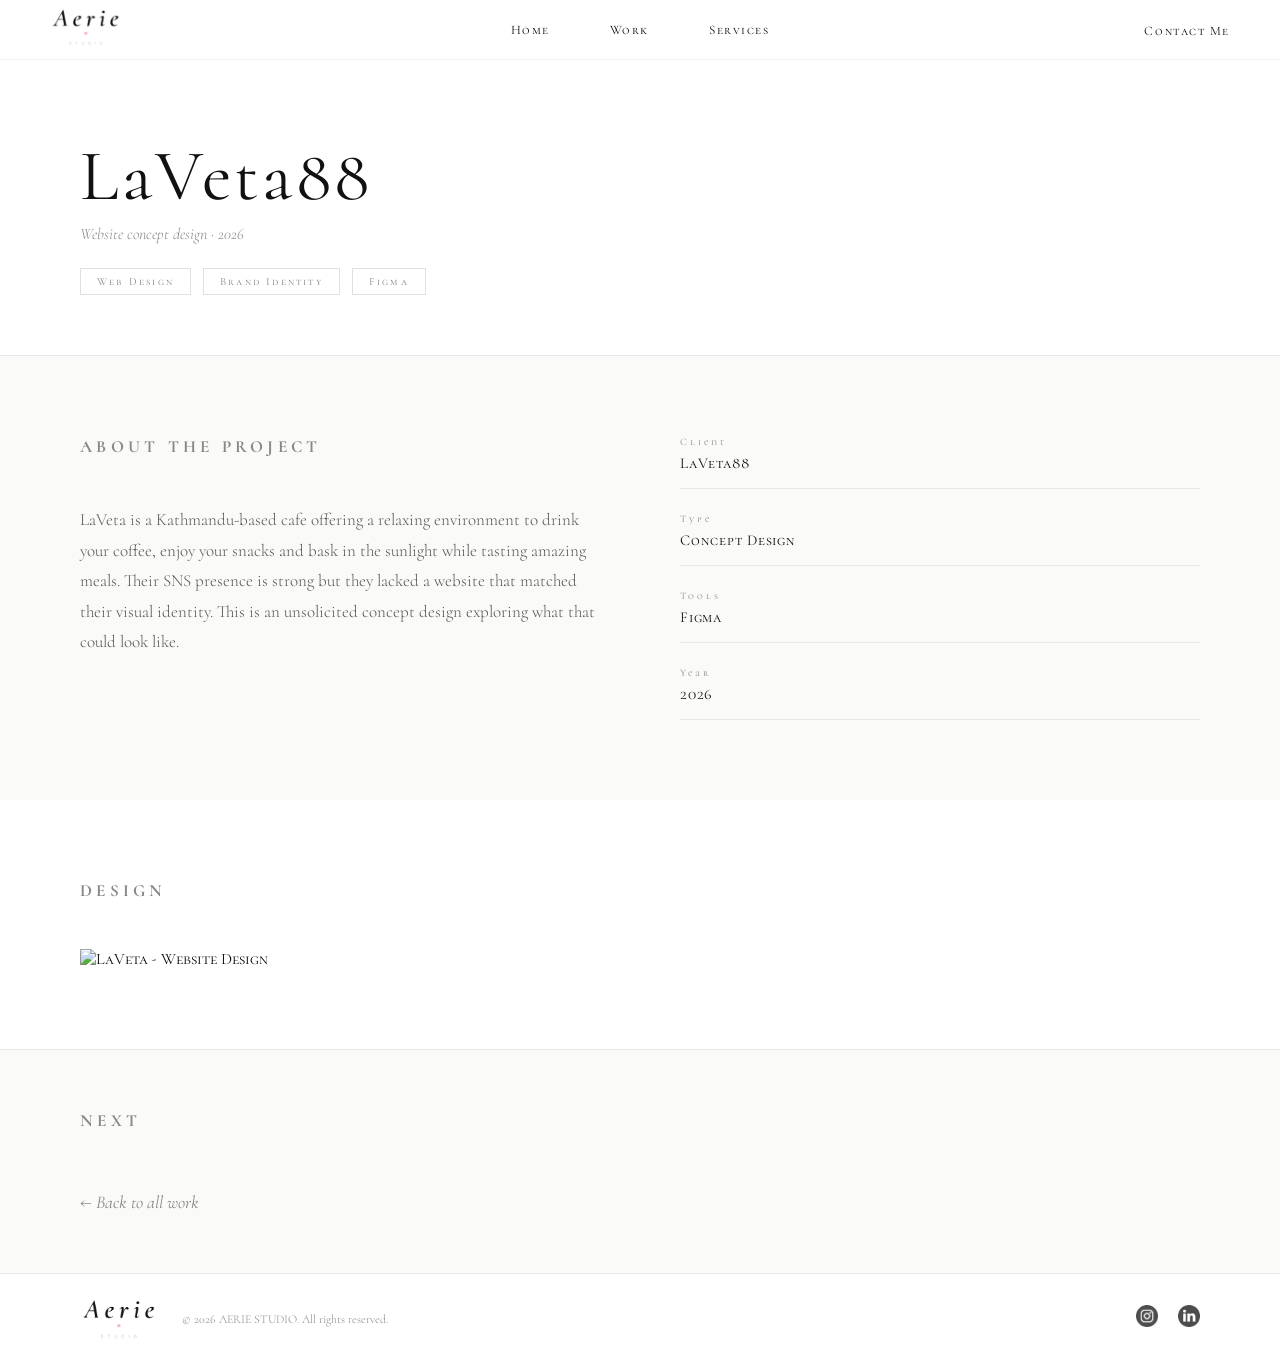
==== Work/laveta.html @ ac813cff "Added LaVeta" ====
<!DOCTYPE html>
<html lang="en">
  <head>
    <title>LaVeta88 - Aerie Studio</title>
    <link rel="icon" href="../pictures/AERIE Favicon 2.png">
    <link rel="stylesheet" href="../style.css">
    <link rel="stylesheet" href="project.css">
    <link rel="preconnect" href="https://fonts.googleapis.com">
    <link rel="preconnect" href="https://fonts.gstatic.com" crossorigin>
    <link href="https://fonts.googleapis.com/css2?family=Cormorant+SC:wght@300;400;500;600;700&family=Cormorant:ital,wght@0,300..700;1,300..700&family=Cormorant+Unicase:wght@300;400;500;600;700&display=swap" rel="stylesheet">
  </head>
  <body>

    <nav class="navbar">
      <div class="nav-left">
        <a href="../index.html">
          <img class="nav-logo" src="../pictures/aerie-navbar-logo-no-bg.png" alt="Aerie Studio">
        </a>
      </div>
      <div class="nav-middle">
        <a href="../index.html#home">Home</a>
        <a href="../index.html#work">Work</a>
        <a href="../index.html#services">Services</a>
      </div>
      <div class="nav-right">
        <a href="../index.html#contact">Contact Me</a>
      </div>
    </nav>

    <section class="project-header fade-in">
      <h1 class="project-title">LaVeta88</h1>
      <p class="project-sub">Website concept design · 2026</p>
      <div class="project-tags">
        <span class="tag">Web Design</span>
        <span class="tag">Brand Identity</span>
        <span class="tag">Figma</span>
      </div>
    </section>

    <section class="project-brief fade-in">
      <div class="brief-left">
        <p class="section-label">about the project</p>
        <p class="brief-text">LaVeta is a Kathmandu-based cafe offering a relaxing environment to drink your coffee, enjoy your snacks and bask in the sunlight while tasting amazing meals. Their SNS presence is strong but they lacked a website that matched their visual identity. This is an unsolicited concept design exploring what that could look like.</p>
      </div>
      <div class="brief-right">
        <div class="brief-detail">
          <span class="detail-label">Client</span>
          <span class="detail-value">LaVeta88</span>
        </div>
        <div class="brief-detail">
          <span class="detail-label">Type</span>
          <span class="detail-value">Concept Design</span>
        </div>
        <div class="brief-detail">
          <span class="detail-label">Tools</span>
          <span class="detail-value">Figma</span>
        </div>
        <div class="brief-detail">
          <span class="detail-label">Year</span>
          <span class="detail-value">2026</span>
        </div>
      </div>
    </section>

    <section class="project-images fade-in">
      <p class="section-label">design</p>
      <div class="images-stack">
        <div class="image-block">
          <img src="../Work/LaVeta Website Design.png" alt="LaVeta - Website Design">
        </div>
      </div>
    </section>

    <section class="next-project fade-in">
      <p class="section-label">next</p>
      <a href="../index.html#work" class="next-link">← Back to all work</a>
    </section>

    <!-- FOOTER -->
    <footer class="footer">
      <div class="footer-left">
        <img class="footer-logo" src="../pictures/AERIE Logo 2.png" alt="Aerie Studio">
        <p class="copyright">&copy; 2026 AERIE STUDIO. All rights reserved.</p>
      </div>
      <div class="footer-right">
        <a href="https://www.instagram.com/aeriestudio_/" target="_blank">
          <img class="social-icon" src="../pictures/icons/ig.png" alt="Instagram">
        </a>
        <a href="https://www.linkedin.com/in/avipsa-parajuli-a31052308/" target="_blank">
          <img class="social-icon" src="../pictures/icons/linkedin.png" alt="LinkedIn">
        </a>
      </div>
    </footer>

    <script src="../script.js"></script>
  </body>
</html>
---- style.css ----
*, *::before, *::after {
  box-sizing: border-box;
  margin: 0;
  padding: 0;
}

:root {
  --pink: #F4B8C8;
  --black: #111111;
  --white: #ffffff;
  --cream: #fafaf8;
  --gray: #888888;
  --font-serif: 'Cormorant', serif;
  --font-sc: 'Cormorant SC', serif;
  --font-unicase: 'Cormorant Unicase', serif;
}

html {
  scroll-behavior: smooth;
}

body {
  font-family: var(--font-sc);
  background-color: var(--white);
  color: var(--black);
  overflow-x: hidden;
}

a {
  text-decoration: none;
  color: inherit;
}

a.work-card {
  display: block;
  color: inherit;
}

.navbar {
  position: fixed;
  top: 0;
  left: 0;
  right: 0;
  z-index: 100;
  display: flex;
  align-items: center;
  justify-content: space-between;
  height: 60px;
  padding: 0 50px;
  background-color: rgba(255, 255, 255, 0.92);
  backdrop-filter: blur(8px);
  border-bottom: 1px solid rgba(0,0,0,0.06);
}

.nav-logo {
  height: 48px;
  width: auto;
}

.nav-middle {
  position: absolute;
  left: 50%;
  transform: translateX(-50%);
  display: flex;
  gap: 60px;
  font-family: var(--font-sc);
  font-size: 13px;
  letter-spacing: 0.12em;
}

.nav-middle a, .nav-right a {
  font-size: 13px;
  letter-spacing: 0.12em;
  transition: color 0.2s;
}

.nav-middle a:hover, .nav-right a:hover {
  color: var(--pink);
}

.hero {
  position: relative;
  width: 100%;
  height: 100vh;
  display: flex;
  align-items: center;
  justify-content: center;
  overflow: hidden;
}

.hero-bg {
  position: absolute;
  inset: 0;
  width: 100%;
  height: 100%;
  object-fit: cover;
  object-position: center top;
}

.hero-overlay {
  position: absolute;
  inset: 0;
  background: rgba(10, 10, 10, 0.62);
  z-index: 1;
}

.hero-content {
  position: relative;
  z-index: 2;
  display: flex;
  flex-direction: column;
  align-items: center;
  text-align: center;
  gap: 16px;
}

.hero-logo-block {
  display: flex;
  flex-direction: column;
  align-items: center;
  line-height: 1;
  gap: 0px;
}

.hero-aerie {
  font-family: var(--font-serif);
  font-style: italic;
  font-weight: 400;
  font-size: 96px;
  color: var(--white);
  letter-spacing: 0.25em;
  animation: fadeUp 1s ease both;
  animation-delay: 0.2s;
}

.hero-dot {
  font-size: 70px;
  color: var(--pink);
  line-height: 0.5;
  animation: fadeUp 1s ease both;
  animation-delay: 0.4s;
}

.hero-studio {
  font-family: var(--font-sc);
  font-weight: 300;
  font-size: 13px;
  letter-spacing: 0.55em;
  color: rgba(255,255,255,0.55);
  animation: fadeUp 1s ease both;
  animation-delay: 0.5s;
  margin-top: 4px;
}

.hero-tagline {
  font-family: var(--font-serif);
  font-style: italic;
  font-weight: 300;
  font-size: 16px;
  color: rgba(255,255,255,0.7);
  letter-spacing: 0.08em;
  margin-top: 8px;
  animation: fadeUp 1s ease both;
  animation-delay: 0.7s;
}

.hero-cta {
  margin-top: 12px;
  padding: 12px 36px;
  border: 1px solid rgba(255,255,255,0.5);
  color: var(--white);
  font-family: var(--font-sc);
  font-size: 15px;
  font-weight: 700;
  letter-spacing: 0.25em;
  transition: background 0.3s, border-color 0.3s;
  animation: fadeUp 1s ease both;
  animation-delay: 0.9s;
}

.hero-cta:hover {
  background-color: var(--pink);
  border-color: var(--pink);
}

.fade-in {
  opacity: 0;
  transform: translateY(30px);
  transition: opacity 0.7s ease, transform 0.7s ease;
}

.fade-in.visible {
  opacity: 1;
  transform: translateY(0);
}

.services,
.work,
.contact {
  padding: 90px 80px;
}

.section-label {
  font-family: var(--font-unicase);
  font-weight: 700;
  font-size: 17px;
  letter-spacing: 0.25em;
  text-transform: uppercase;
  color: var(--gray);
  margin-bottom: 48px;
}

.services {
  background-color: var(--cream);
}

.services-grid {
  display: grid;
  grid-template-columns: repeat(3, 1fr);
  gap: 40px;
}

.service-card {
  border-top: 1px solid #e0e0e0;
  padding-top: 28px;
  transition: border-color 0.3s;
}

.service-card:hover {
  border-color: var(--pink);
}

.service-num {
  font-family: var(--font-serif);
  font-style: italic;
  font-size: 13px;
  color: var(--pink);
  display: block;
  margin-bottom: 12px;
}

.service-title {
  font-family: var(--font-sc);
  font-weight: 500;
  font-size: 18px;
  margin-bottom: 12px;
  letter-spacing: 0.06em;
}

.service-desc {
  font-family: var(--font-serif);
  font-weight: 300;
  font-size: 15px;
  line-height: 1.7;
  color: #666;
}

.work-grid {
  display: grid;
  grid-template-columns: repeat(3, 1fr);
  gap: 32px;
}

.work-card {
  cursor: pointer;
}

.work-img-wrap {
  position: relative;
  overflow: hidden;
}

.work-img {
  width: 100%;
  height: 320px;
  object-fit: cover;
  display: block;
  transition: transform 0.5s ease;
}

.work-card:hover .work-img {
  transform: scale(1.04);
}

.work-hover {
  position: absolute;
  inset: 0;
  background: rgba(244, 184, 200, 0.75);
  display: flex;
  align-items: center;
  justify-content: center;
  opacity: 0;
  transition: opacity 0.3s ease;
  font-family: var(--font-sc);
  font-size: 13px;
  letter-spacing: 0.2em;
  color: var(--white);
}

.work-card:hover .work-hover {
  opacity: 1;
}

.work-title {
  font-family: var(--font-sc);
  font-weight: 400;
  font-size: 15px;
  margin-top: 14px;
  letter-spacing: 0.05em;
}

.work-desc {
  font-family: var(--font-serif);
  font-weight: 300;
  font-style: italic;
  font-size: 13px;
  color: var(--gray);
  margin-top: 4px;
}

.contact {
  background-color: var(--cream);
  display: flex;
  flex-direction: column;
}

.contact-sub {
  font-family: var(--font-serif);
  font-style: italic;
  font-weight: 300;
  font-size: 20px;
  color: var(--gray);
  margin-bottom: 16px;
}

.contact-email {
  font-family: var(--font-sc);
  font-weight: 700;
  font-size: 22px;
  color: var(--pink);
  letter-spacing: 0.05em;
  transition: opacity 0.2s;
}

.contact-email:hover {
  opacity: 0.7;
}

.footer {
  display: flex;
  align-items: center;
  justify-content: space-between;
  padding: 0 80px;
  height: 90px;
  border-top: 1px solid #e8e8e8;
  background-color: var(--white);
}

.footer-left {
  display: flex;
  align-items: center;
  gap: 24px;
}

.footer-logo {
  height: 52px;
  width: auto;
}

.copyright {
  font-family: var(--font-serif);
  font-weight: 300;
  font-size: 12px;
  color: var(--gray);
}

.footer-right {
  display: flex;
  align-items: center;
  gap: 20px;
}

.social-icon {
  height: 22px;
  width: auto;
  opacity: 0.7;
  transition: opacity 0.2s;
}

.social-icon:hover {
  opacity: 1;
}

@keyframes fadeUp {
  from {
    opacity: 0;
    transform: translateY(24px);
  }
  to {
    opacity: 1;
    transform: translateY(0);
  }
}
---- Work/project.css ----
.project-header {
  padding: 140px 80px 60px;
  border-bottom: 1px solid #e8e8e8;
}

.back-link {
  font-family: var(--font-serif);
  font-style: italic;
  font-size: 14px;
  color: var(--gray);
  letter-spacing: 0.05em;
  display: inline-block;
  margin-bottom: 32px;
  transition: color 0.2s;
}

.back-link:hover {
  color: var(--pink);
}

.project-title {
  font-family: var(--font-serif);
  font-weight: 400;
  font-size: 72px;
  letter-spacing: 0.05em;
  line-height: 1;
  margin-bottom: 12px;
}

.project-sub {
  font-family: var(--font-serif);
  font-style: italic;
  font-weight: 300;
  font-size: 16px;
  color: var(--gray);
  margin-bottom: 24px;
}

.project-tags {
  display: flex;
  gap: 12px;
}

.tag {
  font-family: var(--font-sc);
  font-size: 11px;
  letter-spacing: 0.2em;
  padding: 6px 16px;
  border: 1px solid #e0e0e0;
  color: var(--gray);
}

.project-brief {
  display: grid;
  grid-template-columns: 1fr 1fr;
  gap: 80px;
  padding: 80px 80px;
  background-color: var(--cream);
}

.brief-text {
  font-family: var(--font-serif);
  font-weight: 300;
  font-size: 17px;
  line-height: 1.8;
  color: #555;
  margin-top: 16px;
}

.brief-right {
  display: flex;
  flex-direction: column;
  justify-content: center;
  gap: 24px;
}

.brief-detail {
  display: flex;
  flex-direction: column;
  border-bottom: 1px solid #e8e8e8;
  padding-bottom: 16px;
}

.detail-label {
  font-family: var(--font-unicase);
  font-size: 10px;
  letter-spacing: 0.3em;
  color: var(--gray);
  margin-bottom: 6px;
}

.detail-value {
  font-family: var(--font-sc);
  font-size: 15px;
  letter-spacing: 0.05em;
}

.project-images {
  padding: 80px 80px;
}

.images-stack {
  display: flex;
  flex-direction: column;
  gap: 48px;
  margin-top: 16px;
}

.image-block img {
  width: 100%;
  height: auto;
  display: block;
}

.image-caption {
  font-family: var(--font-serif);
  font-style: italic;
  font-weight: 300;
  font-size: 13px;
  color: var(--gray);
  margin-top: 12px;
  letter-spacing: 0.05em;
}

.next-project {
  padding: 60px 80px;
  background-color: var(--cream);
  border-top: 1px solid #e8e8e8;
}

.next-link {
  font-family: var(--font-serif);
  font-style: italic;
  font-size: 18px;
  color: var(--gray);
  transition: color 0.2s;
  display: inline-block;
  margin-top: 12px;
}

.next-link:hover {
  color: var(--pink);
}
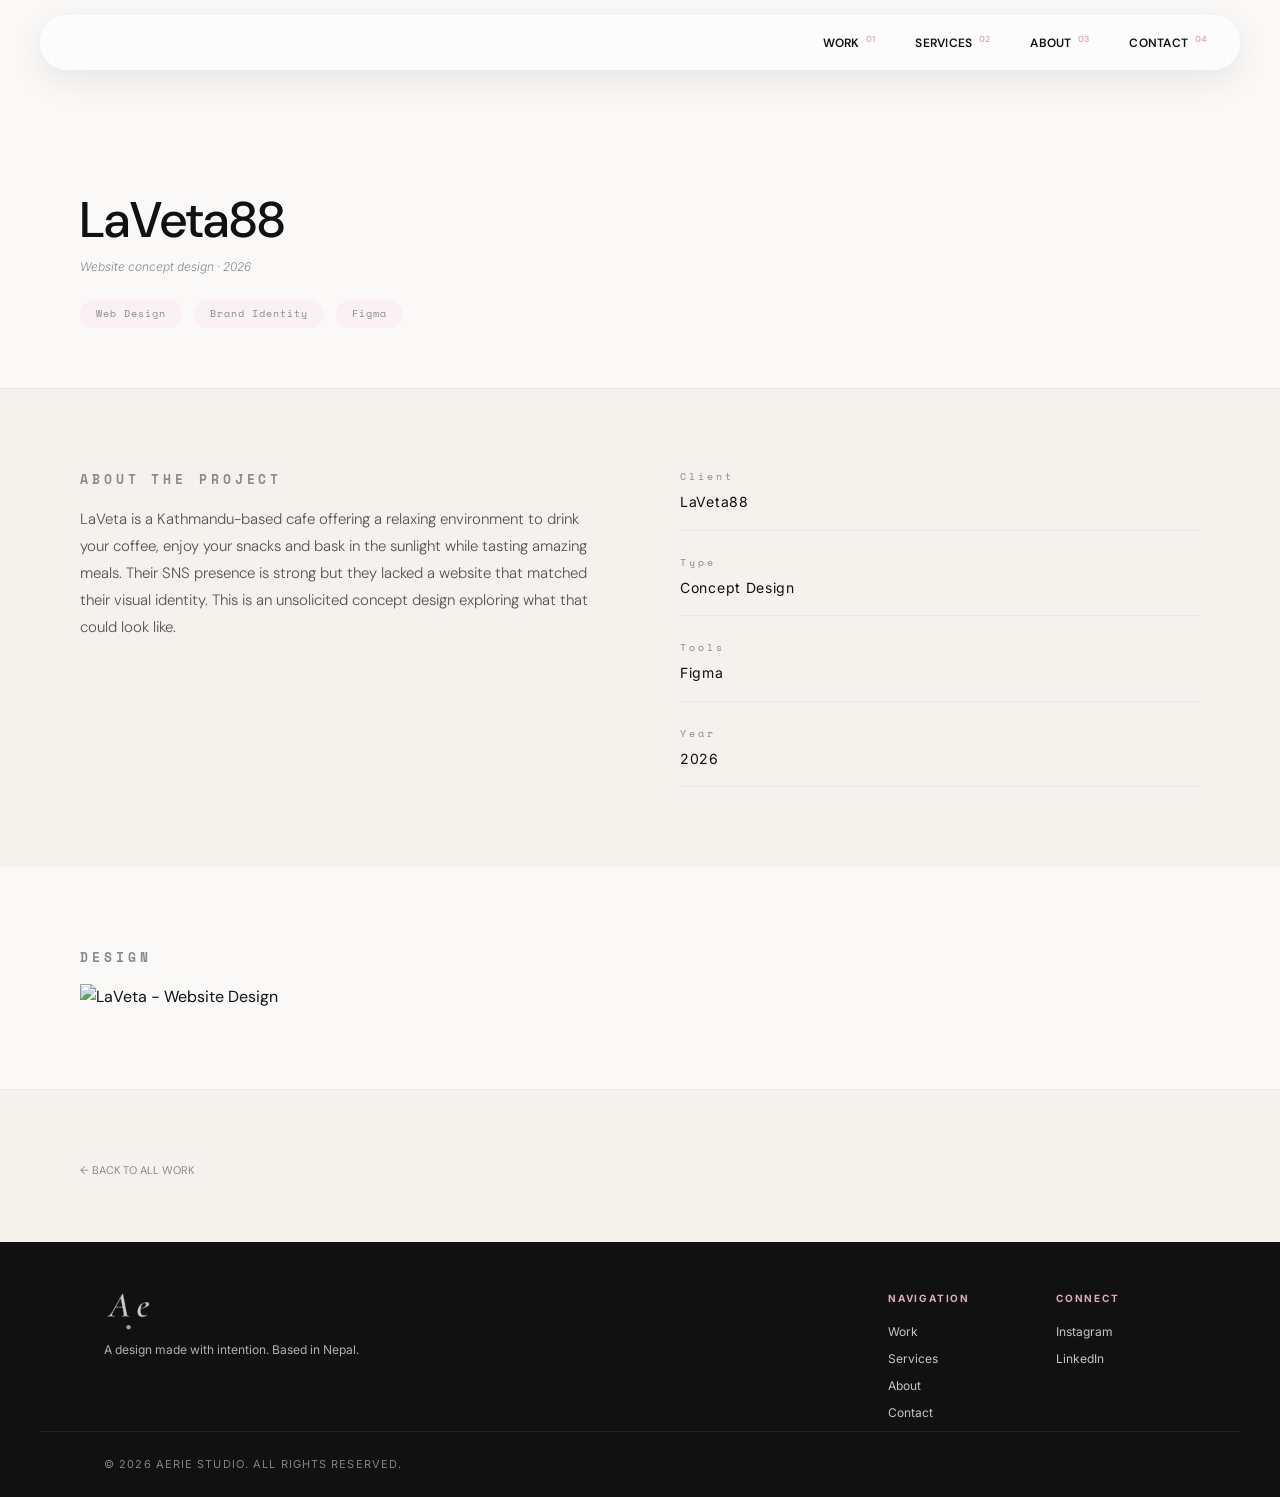
==== commit 3ba9debd: "edited theme" ====
--- a/Work/laveta.html
+++ b/Work/laveta.html
@@ -7,25 +7,39 @@
     <link rel="stylesheet" href="project.css">
     <link rel="preconnect" href="https://fonts.googleapis.com">
     <link rel="preconnect" href="https://fonts.gstatic.com" crossorigin>
-    <link href="https://fonts.googleapis.com/css2?family=Cormorant+SC:wght@300;400;500;600;700&family=Cormorant:ital,wght@0,300..700;1,300..700&family=Cormorant+Unicase:wght@300;400;500;600;700&display=swap" rel="stylesheet">
+    <link href="https://fonts.googleapis.com/css2?family=Cormorant+Unicase:wght@300;400;500;600;700&family=Cormorant:ital,wght@0,300..700;1,300..700&family=Space+Mono:ital,wght@0,400;0,700;1,400;1,700&display=swap" rel="stylesheet">
+    <link rel="preconnect" href="https://fonts.googleapis.com">
+    <link rel="preconnect" href="https://fonts.gstatic.com" crossorigin>
+    <link href="https://fonts.googleapis.com/css2?family=Cormorant+Unicase:wght@300;400;500;600;700&family=Cormorant:ital,wght@0,300..700;1,300..700&family=DM+Sans:ital,opsz,wght@0,9..40,100..1000;1,9..40,100..1000&family=Space+Mono:ital,wght@0,400;0,700;1,400;1,700&display=swap" rel="stylesheet">
+    <link rel="preconnect" href="https://fonts.googleapis.com">
+    <link rel="preconnect" href="https://fonts.gstatic.com" crossorigin>
+    <link href="https://fonts.googleapis.com/css2?family=Cormorant+Unicase:wght@300;400;500;600;700&family=Cormorant:ital,wght@0,300..700;1,300..700&family=DM+Sans:ital,opsz,wght@0,9..40,100..1000;1,9..40,100..1000&family=Inter:ital,opsz,wght@0,14..32,100..900;1,14..32,100..900&family=Space+Mono:ital,wght@0,400;0,700;1,400;1,700&display=swap" rel="stylesheet">
   </head>
   <body>
 
-    <nav class="navbar">
-      <div class="nav-left">
-        <a href="../index.html">
-          <img class="nav-logo" src="../pictures/aerie-navbar-logo-no-bg.png" alt="Aerie Studio">
-        </a>
+    
+    <!-- NAVBAR -->
+    <header class="navbar">
+      <div class="nav-content">
+          <p class="logo-text"></p>
+
+        <nav class="nav-links">
+          <a href="#work" class="nav-link">Work <sup>01</sup></a>
+          <a href="#services" class="nav-link">Services <sup>02</sup></a>
+          <a href="#about" class="nav-link">About <sup>03</sup></a>
+          <a href="#contact" class="nav-link">Contact <sup>04</sup></a>
+        </nav>
+
+        <button class="menu-btn" id="menuBtn" aria-label="Open menu">☰</button>
       </div>
-      <div class="nav-middle">
-        <a href="../index.html#home">Home</a>
-        <a href="../index.html#work">Work</a>
-        <a href="../index.html#services">Services</a>
-      </div>
-      <div class="nav-right">
-        <a href="../index.html#contact">Contact Me</a>
-      </div>
-    </nav>
+
+      <nav class="mobile-menu" id="mobileMenu">
+        <a href="#work" class="nav-link">Work</a>
+        <a href="#services" class="nav-link">Services</a>
+        <a href="#about" class="nav-link">About</a>
+        <a href="#contact" class="nav-link">Contact</a>
+      </nav>
+    </header>
 
     <section class="project-header fade-in">
       <h1 class="project-title">LaVeta88</h1>
@@ -39,7 +53,7 @@
 
     <section class="project-brief fade-in">
       <div class="brief-left">
-        <p class="section-label">about the project</p>
+        <p class="section-label">About the project</p>
         <p class="brief-text">LaVeta is a Kathmandu-based cafe offering a relaxing environment to drink your coffee, enjoy your snacks and bask in the sunlight while tasting amazing meals. Their SNS presence is strong but they lacked a website that matched their visual identity. This is an unsolicited concept design exploring what that could look like.</p>
       </div>
       <div class="brief-right">
@@ -72,26 +86,46 @@
     </section>
 
     <section class="next-project fade-in">
-      <p class="section-label">next</p>
-      <a href="../index.html#work" class="next-link">← Back to all work</a>
+      <a href="../index.html#work" class="next-link">← BACK TO ALL WORK</a>
     </section>
 
     <!-- FOOTER -->
     <footer class="footer">
-      <div class="footer-left">
-        <img class="footer-logo" src="../pictures/AERIE Logo 2.png" alt="Aerie Studio">
-        <p class="copyright">&copy; 2026 AERIE STUDIO. All rights reserved.</p>
+      <div class="footer-content">
+        <div class="footer-section footer-brand">
+          <a href="#home" class="footer-logo-link">
+            <img src="../pictures/AERIE Favicon 2.png" alt="Aerie Studio" class="footer-logo-icon">
+          </a>
+          <p>A design made with intention. Based in Nepal.</p>
+        </div>
+
+          <div class="footer-links">
+            <div class="footer-section">
+              <p class="footer-label">Navigation</p>
+              <ul>
+                <li><a href="#work">Work</a></li>
+                <li><a href="#services">Services</a></li>
+                <li><a href="#about">About</a></li>
+                <li><a href="#contact">Contact</a></li>
+              </ul>
+            </div>
+
+            <div class="footer-section">
+              <p class="footer-label">Connect</p>
+              <ul>
+                <li><a href="https://www.instagram.com/aeriestudio_/" target="_blank">Instagram</a></li>
+                <li><a href="https://www.linkedin.com/in/avipsa-parajuli-a31052308/" target="_blank">LinkedIn</a></li>
+              </ul>
+            </div>
+          </div>
       </div>
-      <div class="footer-right">
-        <a href="https://www.instagram.com/aeriestudio_/" target="_blank">
-          <img class="social-icon" src="../pictures/icons/ig.png" alt="Instagram">
-        </a>
-        <a href="https://www.linkedin.com/in/avipsa-parajuli-a31052308/" target="_blank">
-          <img class="social-icon" src="../pictures/icons/linkedin.png" alt="LinkedIn">
-        </a>
+
+      <div class="footer-bottom">
+        <p>&copy; 2026 AERIE STUDIO. ALL RIGHTS RESERVED.</p>
       </div>
     </footer>
 
-    <script src="../script.js"></script>
+    <script src="https://cdnjs.cloudflare.com/ajax/libs/gsap/3.12.5/gsap.min.js"></script>
+    <script src="script.js"></script>
   </body>
 </html>
--- a/style.css
+++ b/style.css
@@ -1,18 +1,20 @@
-*, *::before, *::after {
-  box-sizing: border-box;
+* {
   margin: 0;
   padding: 0;
+  box-sizing: border-box;
 }
 
 :root {
-  --pink: #F4B8C8;
-  --black: #111111;
-  --white: #ffffff;
-  --cream: #fafaf8;
-  --gray: #888888;
-  --font-serif: 'Cormorant', serif;
-  --font-sc: 'Cormorant SC', serif;
-  --font-unicase: 'Cormorant Unicase', serif;
+  --cream: #F5F1EC;
+  --ink: #111111;
+  --pink: #ddabb8;
+  --pink-soft: #fbf0f3;
+  --gray: #8a8a8a;
+  --font-display: 'Space Mono', sans-serif;
+  --font-body: 'DM Sans', sans-serif;
+  --font-inter: 'Inter', sans-serif;
+  --content-width: 1200px;
+  --page-padding: clamp(2rem, 5vw, 4rem);
 }
 
 html {
@@ -20,9 +22,10 @@
 }
 
 body {
-  font-family: var(--font-sc);
-  background-color: var(--white);
-  color: var(--black);
+  font-family: var(--font-body);
+  background-color: #faf9f8;
+  color: var(--ink);
+  line-height: 1.6;
   overflow-x: hidden;
 }
 
@@ -31,53 +34,122 @@
   color: inherit;
 }
 
-a.work-card {
-  display: block;
-  color: inherit;
-}
-
+.hero-content,
+.work,
+.services,
+.about-grid,
+.contact,
+.footer-content,
+.footer-bottom {
+    max-width: var(--content-width);
+    margin: 0 auto;
+    padding-inline: var(--page-padding);
+}
+
+
+/* ── NAVBAR ── */
 .navbar {
-  position: fixed;
-  top: 0;
-  left: 0;
-  right: 0;
+  position: sticky;
+  top: 15px;
+  margin-right: 40px;
+  margin-left: 40px;
   z-index: 100;
+  background:rgba(255,255,255,.45);
+  border:1px solid rgba(255,255,255,.35);
+  border-radius:999px;
+  box-shadow:0 10px 35px rgba(0,0,0,.08);
+  backdrop-filter:blur(16px);
+  -webkit-backdrop-filter:blur(16px);
+}
+
+.nav-content {
   display: flex;
   align-items: center;
   justify-content: space-between;
-  height: 60px;
-  padding: 0 50px;
-  background-color: rgba(255, 255, 255, 0.92);
-  backdrop-filter: blur(8px);
-  border-bottom: 1px solid rgba(0,0,0,0.06);
-}
-
-.nav-logo {
-  height: 48px;
-  width: auto;
-}
-
-.nav-middle {
-  position: absolute;
-  left: 50%;
-  transform: translateX(-50%);
-  display: flex;
-  gap: 60px;
-  font-family: var(--font-sc);
-  font-size: 13px;
-  letter-spacing: 0.12em;
-}
-
-.nav-middle a, .nav-right a {
-  font-size: 13px;
-  letter-spacing: 0.12em;
+  padding: 1rem 2rem;
+}
+
+.nav-links {
+  display: none;
+  align-items: center;
+  gap: 2.5rem;
+}
+
+.nav-link {
+  font-family: var(--font-body);
+  font-size: 0.75rem;
+  font-weight: 600;
+  letter-spacing: 0.02em;
+  text-transform: uppercase;
   transition: color 0.2s;
 }
 
-.nav-middle a:hover, .nav-right a:hover {
+/* Logo — deliberately bigger and bolder than nav links */
+.nav-logo-link {
+  display: flex;
+  align-items: center;
+}
+
+.logo-text {
+  font-family: var(--font-display);
+  font-size: 1.65rem;
+  font-weight: 700;
+  letter-spacing: -0.01em;
+  color: var(--ink);
+}
+
+.nav-link sup {
+    font-size: 0.55rem;
+    color: var(--pink);
+    margin-left: 0.2rem;
+}
+
+.nav-link:hover {
   color: var(--pink);
 }
 
+.menu-btn {
+  display: flex;
+  width: 3rem;
+  height: 3rem;
+  align-items: center;
+  justify-content: center;
+  border-radius: 50%;
+  background-color: var(--ink);
+  color: var(--cream);
+  border: none;
+  font-size: 1.1rem;
+  cursor: pointer;
+}
+
+.mobile-menu {
+  display: none;
+  flex-direction: column;
+  gap: 1rem;
+  background-color: var(--cream);
+  border-top: 2px solid var(--ink);
+  padding: 1.5rem 2rem;
+}
+
+.mobile-menu.active {
+  display: flex;
+}
+
+.mobile-menu .nav-link {
+  display: block;
+}
+
+@media (min-width: 768px) {
+  .nav-links {
+    display: flex;
+  }
+  .menu-btn {
+    display: none;
+  }
+}
+
+
+/* ── HERO ── */
 .hero {
   position: relative;
   width: 100%;
@@ -88,317 +160,682 @@
   overflow: hidden;
 }
 
-.hero-bg {
+.eyebrow {
+  font-family: var(--font-inter);
+  font-size: 12px;
+  font-weight: 500;
+  letter-spacing: 0.01em;
+  text-transform: uppercase;
+  color: var(--gray);
+}
+
+.hero-headline {
+  font-family: var(--font-inter);
+  font-weight: 700;
+  font-size: 3rem;
+  line-height: 1.1;
+  margin: 1.25rem 0 2rem;
+  color: var(--ink);
+}
+
+/* Group CTA + badge so the connecting arrow can be positioned reliably */
+.cta-group {
+  position: relative;
+  display: inline-block;
+  align-items: center;
+  justify-content: center;
+}
+
+.cta-button {
+  display: inline-block;
+  padding: 0.85rem 1.75rem;
+  background-color: var(--ink);
+  color: var(--cream);
+  font-family: var(--font-display);
+  font-weight: 700;
+  text-transform: uppercase;
+  font-size: 0.85rem;
+  letter-spacing: 0.06em;
+  margin: 1.5rem 0;
+  border-radius: 6px;
+  transition: background 0.2s, color 0.2s;
+}
+
+.cta-button:hover {
+  background-color: var(--pink);
+  color: var(--ink);
+}
+
+.cta-arrow {
   position: absolute;
-  inset: 0;
+  top: 2.6rem;
+  left: 100%;
+  width: 3.5rem;
+  height: 3.5rem;
+  pointer-events: none;
+}
+
+.availability-badge {
+  display: block;
+  width: 200px;
+  background-color: var(--pink-soft);
+  padding: 0.5rem 1.25rem;
+  font-family: var(--font-body);
+  font-weight: 300;
+  font-size: 11px;
+  color: var(--gray);
+  letter-spacing: 0.04em;
+  margin-top: 0.5rem;
+  border-radius: 100px;
+  margin-left: auto;
+}
+
+/* ── PARALLAX WRAPPERS ──
+   Positioning lives here now, not on the visual element itself.
+   This is what lets GSAP drift these independently of their own
+   rotate/float animation, instead of the two fighting over `transform`. */
+.parallax-item {
+  position: absolute;
+  will-change: transform;
+}
+
+.parallax-dot1 { top: -1.5rem; left: 2rem; }
+.parallax-dot2 { bottom: 3rem; right: -1.75rem; }
+.parallax-dot3 { top: 50%; left: -2rem; }
+
+.deco-dot {
+  border-radius: 50%;
+  background-color: var(--pink);
+  animation: pulse-dot 2.4s ease-in-out infinite;
+}
+
+.deco-dot-1 { width: 14px; height: 14px; animation-delay: 0s; }
+.deco-dot-2 { width: 9px; height: 9px; animation-delay: 0.6s; }
+.deco-dot-3 { width: 6px; height: 6px; animation-delay: 1.2s; }
+
+
+/* ── MARQUEE ── */
+.marquee {
+  overflow: hidden;
+  background-color: var(--ink);
+  border-top: 2px solid var(--ink);
+  border-bottom: 2px solid var(--ink);
+  padding: 0.85rem 0;
+  margin-bottom: 4rem;
+}
+
+.marquee-track {
+  display: flex;
+  white-space: nowrap;
+  width: max-content;
+  animation: marquee-scroll 22s linear infinite;
+}
+
+.marquee-track span {
+  font-family: var(--font-display);
+  font-weight: 700;
+  font-size: 0.95rem;
+  letter-spacing: 0.04em;
+  color: var(--cream);
+  padding: 0 0.6rem;
+  text-transform: uppercase;
+}
+
+.marquee-dot {
+  color: var(--pink) !important;
+}
+
+@keyframes marquee-scroll {
+  0%   { transform: translateX(0); }
+  100% { transform: translateX(-50%); }
+}
+
+.currently-label {
+  font-family: var(--font-body);
+  font-size: 0.6rem;
+  font-weight: 700;
+  letter-spacing: 0.12em;
+  text-transform: uppercase;
+  color: var(--pink);
+  margin-bottom: 0.5rem;
+}
+
+.currently-list p {
+  font-family: var(--font-body);
+  font-size: 0.75rem;
+  margin-bottom: 0.2rem;
+}
+
+.smiley {
+  font-size: 1.25rem;
+  margin-top: 0.5rem;
+  color: var(--pink);
+}
+
+@media (min-width: 768px) {
+  .hero-grid {
+    grid-template-columns: 1fr 1fr;
+    align-items: center;
+  }
+  .hero-headline {
+    font-size: 4.25rem;
+  }
+}
+
+
+/* ── SECTION HEADERS (Work / Services only) ── */
+.section-header {
+  position: relative;
+  margin-bottom: 2rem;
+}
+
+.section-header h2 {
+  font-family: var(--font-body);
+  font-weight: 700;
+  font-size: 2rem;
+  line-height: 1.05;
+  letter-spacing: 0.01em;
+}
+
+/* ── WORK ── */
+.work {
+  padding: var(--page-padding);
+  max-width: var(--content-width);
+  margin: 0 auto;
+}
+
+.work-grid {
+  display: grid;
+  grid-template-columns: 1fr;
+  gap: 2.5rem;
+}
+
+.work-card {
+  display: block;
+  transition: transform 0.25s ease;
+}
+
+.work-card:hover {
+  transform: translateY(-6px);
+}
+
+.work-img-wrap {
+  position: relative;
+  aspect-ratio: 1;
+  overflow: hidden;
+  margin-bottom: 1rem;
+  border-radius: 6px;
+}
+
+.work-img {
   width: 100%;
   height: 100%;
   object-fit: cover;
-  object-position: center top;
-}
-
-.hero-overlay {
+  transition: transform 0.4s ease, opacity 0.3s ease;
+  opacity: 0.8;
+}
+
+.work-card:hover .work-img {
+  transform: scale(1.05);
+}
+
+.work-num {
   position: absolute;
-  inset: 0;
-  background: rgba(10, 10, 10, 0.62);
-  z-index: 1;
-}
-
-.hero-content {
-  position: relative;
-  z-index: 2;
-  display: flex;
-  flex-direction: column;
-  align-items: center;
-  text-align: center;
-  gap: 16px;
-}
-
-.hero-logo-block {
-  display: flex;
-  flex-direction: column;
-  align-items: center;
-  line-height: 1;
-  gap: 0px;
-}
-
-.hero-aerie {
-  font-family: var(--font-serif);
-  font-style: italic;
-  font-weight: 400;
-  font-size: 96px;
-  color: var(--white);
-  letter-spacing: 0.25em;
-  animation: fadeUp 1s ease both;
-  animation-delay: 0.2s;
-}
-
-.hero-dot {
-  font-size: 70px;
-  color: var(--pink);
-  line-height: 0.5;
-  animation: fadeUp 1s ease both;
-  animation-delay: 0.4s;
-}
-
-.hero-studio {
-  font-family: var(--font-sc);
-  font-weight: 300;
-  font-size: 13px;
-  letter-spacing: 0.55em;
-  color: rgba(255,255,255,0.55);
-  animation: fadeUp 1s ease both;
-  animation-delay: 0.5s;
-  margin-top: 4px;
-}
-
-.hero-tagline {
-  font-family: var(--font-serif);
-  font-style: italic;
-  font-weight: 300;
-  font-size: 16px;
-  color: rgba(255,255,255,0.7);
-  letter-spacing: 0.08em;
-  margin-top: 8px;
-  animation: fadeUp 1s ease both;
-  animation-delay: 0.7s;
-}
-
-.hero-cta {
-  margin-top: 12px;
-  padding: 12px 36px;
-  border: 1px solid rgba(255,255,255,0.5);
-  color: var(--white);
-  font-family: var(--font-sc);
-  font-size: 15px;
-  font-weight: 700;
-  letter-spacing: 0.25em;
-  transition: background 0.3s, border-color 0.3s;
-  animation: fadeUp 1s ease both;
-  animation-delay: 0.9s;
-}
-
-.hero-cta:hover {
+  top: 0.75rem;
+  right: 0.75rem;
   background-color: var(--pink);
-  border-color: var(--pink);
-}
-
-.fade-in {
-  opacity: 0;
-  transform: translateY(30px);
-  transition: opacity 0.7s ease, transform 0.7s ease;
-}
-
-.fade-in.visible {
-  opacity: 1;
-  transform: translateY(0);
-}
-
-.services,
-.work,
-.contact {
-  padding: 90px 80px;
-}
-
-.section-label {
-  font-family: var(--font-unicase);
-  font-weight: 700;
-  font-size: 17px;
-  letter-spacing: 0.25em;
+  color: white;
+  font-family: var(--font-display);
+  font-weight: 700;
+  font-size: 0.75rem;
+  padding: 0.25rem 0.5rem;
+}
+
+.work-category {
+  font-family: var(--font-inter);
+  font-size: 10px;
+  font-weight: 700;
+  opacity: 0.8;
   text-transform: uppercase;
   color: var(--gray);
-  margin-bottom: 48px;
-}
-
+  margin-bottom: 0.2rem;
+}
+
+.work-card h3 {
+  font-family: var(--font-display);
+  font-weight: 600;
+  font-size: 14px;
+  margin-bottom: 0.5rem;
+}
+
+@media (min-width: 768px) {
+  .work-grid {
+    grid-template-columns: repeat(3, 1fr);
+  }
+}
+
+
+/* ── SERVICES ── */
 .services {
-  background-color: var(--cream);
-}
-
+  padding: var(--page-padding);
+  max-width: var(--content-width);
+  margin: 0 auto;
+  margin-bottom: 4rem;
+}
+
+/* Mobile-first: 1 column. There are 4 real cards now (Web/Graphic/Email/Brand),
+   so desktop goes to 4 columns instead of the old 3 — fixes the orphaned 4th card. */
 .services-grid {
   display: grid;
-  grid-template-columns: repeat(3, 1fr);
-  gap: 40px;
+  grid-template-columns: 1fr;
+  gap: 1.25rem;
 }
 
 .service-card {
-  border-top: 1px solid #e0e0e0;
-  padding-top: 28px;
-  transition: border-color 0.3s;
+  padding: 1rem;
+  background-color: #ffffff;
+  transition: box-shadow 0.2s, transform 0.2s;
+  border-radius: 6px;
 }
 
 .service-card:hover {
-  border-color: var(--pink);
+  box-shadow: 5px 5px 0 var(--pink);
+  transform: translate(-2px, -2px);
 }
 
 .service-num {
-  font-family: var(--font-serif);
-  font-style: italic;
-  font-size: 13px;
+  display: inline-block;
+  font-family: var(--font-display);
+  font-style: normal;
+  font-weight: 700;
+  font-size: 0.85rem;
   color: var(--pink);
-  display: block;
-  margin-bottom: 12px;
-}
-
-.service-title {
-  font-family: var(--font-sc);
+  margin-bottom: 1rem;
+}
+
+.service-card h3 {
+  font-family: var(--font-display);
+  font-weight: 600;
+  font-size: 1.15rem;
+  margin-bottom: 14px;
+  letter-spacing: 0.01em;
+}
+
+.service-card p {
+  font-family: var(--font-body);
+  font-weight: 400;
+  font-size: 12px;
+  line-height: 1.65;
+  color: #555;
+}
+
+@media (min-width: 600px) {
+  .services-grid {
+    grid-template-columns: repeat(2, 1fr);
+  }
+}
+
+@media (min-width: 1024px) {
+  .services-grid {
+    grid-template-columns: repeat(4, 1fr);
+  }
+}
+
+
+/* ── ABOUT ── */
+.about {
+  padding: var(--page-padding);
+  background-color: var(--pink-soft);
+  height: 100vh;
+  margin-bottom: 4rem
+}
+
+.about-grid {
+  display: grid;
+  grid-template-columns: 1fr;
+  gap: 3rem;
+  max-width: var(--content-width);
+  margin: 0 auto;
+  align-items: start;
+}
+
+.about-image {
+  position: relative;
+  border-radius: 6px;
+  overflow: hidden;
+  aspect-ratio: 4 / 5;
+  width: 100%;
+}
+
+.about-image img {
+    width: 100%;
+    height: 80%;
+    object-fit: cover;
+    display: block;
+    border-radius: 6px;
+}
+
+.about-content h2 {
+  font-family: var(--font-body);
+  font-weight: 700;
+  font-size: 2rem;
+  line-height: 1.05;
+  margin-bottom: 1.5rem;
+}
+
+.about-text {
+  font-family: var(--font-body);
+  font-weight: 400;
+  font-size: 12px;
+  line-height: 1.7;
+  margin-bottom: 1.1rem;
+}
+
+.skills-section {
+  margin-top: 2rem;
+  padding-top: 1.25rem;
+  border-top: 1.5px solid var(--cream);
+}
+
+.skills-label {
+  font-family: var(--font-display);
+  font-size: 0.65rem;
+  font-weight: 700;
+  letter-spacing: 0.15em;
+  text-transform: uppercase;
+  color: var(--gray);
+  margin-bottom: 0.85rem;
+}
+
+.skills-grid {
+  display: flex;
+  flex-wrap: wrap;
+  gap: 0.6rem;
+}
+
+.skill-tag {
+  padding: 0.2rem 0.9rem;
+  background-color: white;
+  color: gray;
+  font-family: var(--font-body);
   font-weight: 500;
-  font-size: 18px;
-  margin-bottom: 12px;
-  letter-spacing: 0.06em;
-}
-
-.service-desc {
-  font-family: var(--font-serif);
-  font-weight: 300;
-  font-size: 15px;
-  line-height: 1.7;
-  color: #666;
-}
-
-.work-grid {
-  display: grid;
-  grid-template-columns: repeat(3, 1fr);
-  gap: 32px;
-}
-
-.work-card {
-  cursor: pointer;
-}
-
-.work-img-wrap {
-  position: relative;
-  overflow: hidden;
-}
-
-.work-img {
-  width: 100%;
-  height: 320px;
-  object-fit: cover;
-  display: block;
-  transition: transform 0.5s ease;
-}
-
-.work-card:hover .work-img {
-  transform: scale(1.04);
-}
-
-.work-hover {
-  position: absolute;
-  inset: 0;
-  background: rgba(244, 184, 200, 0.75);
+  font-size: 11px;
+  letter-spacing: 0.02em;
+  border-radius: 100px;
+}
+
+@media (min-width: 768px) {
+  .about-grid {
+    grid-template-columns: 1fr 1fr;
+    gap: 4rem;
+  }
+  .about-content h2 {
+    font-size: 2rem;
+  }
+}
+
+
+/* ── CONTACT ── */
+.contact {
+  padding: var(--page-padding);
+  text-align: center;
+  max-width: var(--content-width);
+  margin-bottom: 4rem;
+}
+
+.contact h2 {
+  font-family: var(--font-body);
+  font-weight: 700;
+  font-size: 2.75rem;
+  line-height: 1.05;
+  margin-bottom: 1.25rem;
+}
+
+.contact-description {
+  font-family: var(--font-body);
+  font-weight: 400;
+  font-size: 0.9rem;
+  line-height: 1.6;
+  margin-bottom: 2rem;
+  color: var(--gray);
+}
+
+.email-button {
+  display: inline-block;
+  padding: 1rem 2rem;
+  background-color: var(--pink);
+  color: var(--cream);
+  font-family: var(--font-display);
+  font-weight: 700;
+  font-size: 0.9rem;
+  letter-spacing: 0.03em;
+  margin-bottom: 1rem;
+  transition: transform 0.2s;
+  border-radius: 6px;
+}
+
+.email-button:hover {
+  transform: scale(1.03);
+}
+
+.social-label {
+  font-family: var(--font-body);
+  font-size: 0.7rem;
+  font-weight: 700;
+  letter-spacing: 0.18em;
+  text-transform: uppercase;
+  color: var(--gray);
+  margin-bottom: 1rem;
+}
+
+.social-links {
+  display: flex;
+  justify-content: center;
+  gap: 1.25rem;
+}
+
+.social-links a {
+  width: 3.5rem;
+  height: 3.5rem;
+  background-color: #ffffff;
   display: flex;
   align-items: center;
   justify-content: center;
-  opacity: 0;
-  transition: opacity 0.3s ease;
-  font-family: var(--font-sc);
-  font-size: 13px;
-  letter-spacing: 0.2em;
-  color: var(--white);
-}
-
-.work-card:hover .work-hover {
+  transition: background 0.2s;
+  border-radius: 50%;
+}
+
+.social-links a:hover {
+  background-color: var(--pink-soft);
+}
+
+.social-links img {
+  height: 28px;
+  width: auto;
+}
+
+
+/* ── FOOTER ── */
+.footer {
+  background-color: var(--ink);
+  color: var(--cream);
+  padding: 3rem 2rem 1.5rem;
+}
+
+.footer-content {
+  display: flex;
+  margin: 0 auto;
+  align-items:flex-start;
+}
+
+.footer-brand {
+  margin-right:auto;
+}
+
+.footer-brand .footer-logo {
+  font-family: var(--font-display);
+  font-weight: 700;
+  font-size: 1.5rem;
+  margin-bottom: 0.75rem;
+}
+
+.footer-brand p {
+  font-family: var(--font-inter);
+  font-size: 12px;
+  opacity: 0.7;
+  max-width: 280px;
+}
+
+.footer-links{
+    display:flex;
+    gap:3rem;      /* adjust this */
+}
+
+.footer-label {
+  font-family: var(--font-inter);
+  font-size: 10px;
+  font-weight: 700;
+  letter-spacing: 0.18em;
+  text-transform: uppercase;
+  color: var(--pink);
+  margin-bottom: 1rem;
+}
+
+.footer-section {
+  min-width:120px;
+}
+
+.footer-section ul {
+  list-style: none;
+}
+
+.footer-section ul li {
+  font-family: var(--font-inter);
+  font-size: 12px;
+  margin-bottom: 0.5rem;
+}
+
+.footer-section a {
+  opacity: 0.8;
+  transition: opacity 0.2s;
+}
+
+.footer-section a:hover {
   opacity: 1;
-}
-
-.work-title {
-  font-family: var(--font-sc);
-  font-weight: 400;
-  font-size: 15px;
-  margin-top: 14px;
-  letter-spacing: 0.05em;
-}
-
-.work-desc {
-  font-family: var(--font-serif);
-  font-weight: 300;
-  font-style: italic;
-  font-size: 13px;
-  color: var(--gray);
-  margin-top: 4px;
-}
-
-.contact {
-  background-color: var(--cream);
-  display: flex;
-  flex-direction: column;
-}
-
-.contact-sub {
-  font-family: var(--font-serif);
-  font-style: italic;
-  font-weight: 300;
-  font-size: 20px;
-  color: var(--gray);
-  margin-bottom: 16px;
-}
-
-.contact-email {
-  font-family: var(--font-sc);
-  font-weight: 700;
-  font-size: 22px;
   color: var(--pink);
-  letter-spacing: 0.05em;
-  transition: opacity 0.2s;
-}
-
-.contact-email:hover {
-  opacity: 0.7;
-}
-
-.footer {
-  display: flex;
-  align-items: center;
-  justify-content: space-between;
-  padding: 0 80px;
-  height: 90px;
-  border-top: 1px solid #e8e8e8;
-  background-color: var(--white);
-}
-
-.footer-left {
-  display: flex;
-  align-items: center;
-  gap: 24px;
-}
-
-.footer-logo {
-  height: 52px;
+}
+
+.footer-bottom {
+  border-top: 1px solid rgba(255,255,255,0.15);
+  padding-top: 1.5rem;
+  margin: 0 auto;
+  font-family: var(--font-inter);
+  letter-spacing: 0.1em;
+  font-size: 11px;
+  opacity: 0.5;
+}
+
+@media (min-width: 768px) {
+  .footer-content {
+    grid-template-columns: 2fr 1fr 1fr;
+  }
+}
+
+
+/* ── FOOTER LOGO ICON ── */
+.footer-logo-link {
+  display: inline-block;
+}
+
+.footer-logo-icon {
+  height: 42px;
   width: auto;
-}
-
-.copyright {
-  font-family: var(--font-serif);
-  font-weight: 300;
-  font-size: 12px;
-  color: var(--gray);
-}
-
-.footer-right {
-  display: flex;
-  align-items: center;
-  gap: 20px;
-}
-
-.social-icon {
-  height: 22px;
-  width: auto;
-  opacity: 0.7;
-  transition: opacity 0.2s;
-}
-
-.social-icon:hover {
-  opacity: 1;
-}
-
-@keyframes fadeUp {
-  from {
-    opacity: 0;
-    transform: translateY(24px);
-  }
-  to {
-    opacity: 1;
-    transform: translateY(0);
-  }
-}
-
+  transition: transform 0.3s ease;
+}
+
+.footer-logo-link:hover .footer-logo-icon {
+  transform: scale(1.1) rotate(-6deg);
+}
+
+
+/* ── MOTION & DIMENSION ──
+   Everything below is purely additive — it layers entrance animation,
+   soft depth, and hover life onto elements that were previously flat
+   and static. Nothing above this needs to change. */
+
+@keyframes pop-in {
+  0%   { opacity: 0; transform: scale(0.6) rotate(-6deg); }
+  60%  { opacity: 1; transform: scale(1.05) rotate(10deg); }
+  100% { opacity: 1; transform: scale(1) rotate(8deg); }
+}
+
+@keyframes float-note {
+  0%, 100% { transform: rotate(8deg) translateY(0); }
+  50%      { transform: rotate(8deg) translateY(-6px); }
+}
+
+@keyframes pop-in-alt {
+  0%   { opacity: 0; transform: scale(0.6) rotate(4deg); }
+  60%  { opacity: 1; transform: scale(1.05) rotate(-14deg); }
+  100% { opacity: 1; transform: scale(1) rotate(-10deg); }
+}
+
+@keyframes float-box {
+  0%, 100% { transform: rotate(-10deg) translateY(0); }
+  50%      { transform: rotate(-10deg) translateY(-5px); }
+}
+
+@keyframes pulse-dot {
+  0%, 100% { transform: scale(1); opacity: 1; }
+  50%      { transform: scale(1.3); opacity: 0.6; }
+}
+
+@keyframes glow-pulse {
+  0%, 100% { box-shadow: 0 0 0 0 rgba(221, 171, 184, 0.55); }
+  50%      { box-shadow: 0 0 0 10px rgba(221, 171, 184, 0); }
+}
+
+/* Hero photo frame — was flat with just a border, now has real lift */
+.main-image {
+  box-shadow: 8px 8px 0 var(--pink), 16px 20px 36px rgba(0, 0, 0, 0.15);
+  transition: box-shadow 0.3s ease;
+}
+
+/* Availability badge — a quiet "breathing" glow, like a live status indicator */
+.availability-badge {
+  animation: glow-pulse 2.5s ease-in-out infinite;
+  transition: transform 0.2s ease;
+}
+
+.availability-badge:hover {
+  transform: scale(1.04);
+}
+
+/* CTA button — lifts on hover instead of just swapping color */
+.cta-button {
+  transition: background 0.2s, color 0.2s, transform 0.2s, box-shadow 0.2s;
+}
+
+.cta-button:hover {
+  transform: translateY(-3px);
+  box-shadow: 0 10px 20px rgba(0, 0, 0, 0.18);
+}
+
+/* Service cards — soft blur added behind the existing hard-edge shadow */
+.service-card {
+  transition: box-shadow 0.25s ease, transform 0.25s ease;
+}
+
+.service-card:hover {
+  box-shadow: 5px 5px 0 var(--pink), 12px 16px 28px rgba(0, 0, 0, 0.12);
+  transform: translate(-3px, -3px);
+}
+
+/* Work thumbnails — soft lift under the image on hover */
+.work-img-wrap {
+  transition: box-shadow 0.3s ease;
+}
+
+.work-card:hover .work-img-wrap {
+  box-shadow: 0 14px 28px rgba(0, 0, 0, 0.15);
+}
--- a/Work/project.css
+++ b/Work/project.css
@@ -4,9 +4,9 @@
 }
 
 .back-link {
-  font-family: var(--font-serif);
+  font-family: var(--font-body);
   font-style: italic;
-  font-size: 14px;
+  font-size: 10px;
   color: var(--gray);
   letter-spacing: 0.05em;
   display: inline-block;
@@ -19,19 +19,18 @@
 }
 
 .project-title {
-  font-family: var(--font-serif);
-  font-weight: 400;
-  font-size: 72px;
-  letter-spacing: 0.05em;
+  font-family: var(--font-body);
+  font-weight: 520;
+  font-size: 50px;
   line-height: 1;
   margin-bottom: 12px;
 }
 
 .project-sub {
-  font-family: var(--font-serif);
+  font-family: var(--font-inter);
   font-style: italic;
   font-weight: 300;
-  font-size: 16px;
+  font-size: 12px;
   color: var(--gray);
   margin-bottom: 24px;
 }
@@ -42,12 +41,13 @@
 }
 
 .tag {
-  font-family: var(--font-sc);
-  font-size: 11px;
-  letter-spacing: 0.2em;
+  font-family: var(--font-display);
+  font-size: 10px;
+  letter-spacing: 0.1em;
   padding: 6px 16px;
-  border: 1px solid #e0e0e0;
   color: var(--gray);
+  border-radius: 100px;
+  background-color: var(--pink-soft);
 }
 
 .project-brief {
@@ -58,10 +58,20 @@
   background-color: var(--cream);
 }
 
+.section-label {
+  font-family: var(--font-display);
+  font-size: 13px;
+  letter-spacing: 0.3em;
+  color: var(--gray);
+  text-transform: uppercase;
+  margin-bottom: 12px;
+  font-weight: 600;
+}
+
 .brief-text {
-  font-family: var(--font-serif);
+  font-family: var(--font-body);
   font-weight: 300;
-  font-size: 17px;
+  font-size: 15px;
   line-height: 1.8;
   color: #555;
   margin-top: 16px;
@@ -82,7 +92,7 @@
 }
 
 .detail-label {
-  font-family: var(--font-unicase);
+  font-family: var(--font-display);
   font-size: 10px;
   letter-spacing: 0.3em;
   color: var(--gray);
@@ -90,8 +100,8 @@
 }
 
 .detail-value {
-  font-family: var(--font-sc);
-  font-size: 15px;
+  font-family: var(--font-inter);
+  font-size: 14px;
   letter-spacing: 0.05em;
 }
 
@@ -129,9 +139,8 @@
 }
 
 .next-link {
-  font-family: var(--font-serif);
-  font-style: italic;
-  font-size: 18px;
+  font-family: var(--font-body);
+  font-size: 11px;
   color: var(--gray);
   transition: color 0.2s;
   display: inline-block;
